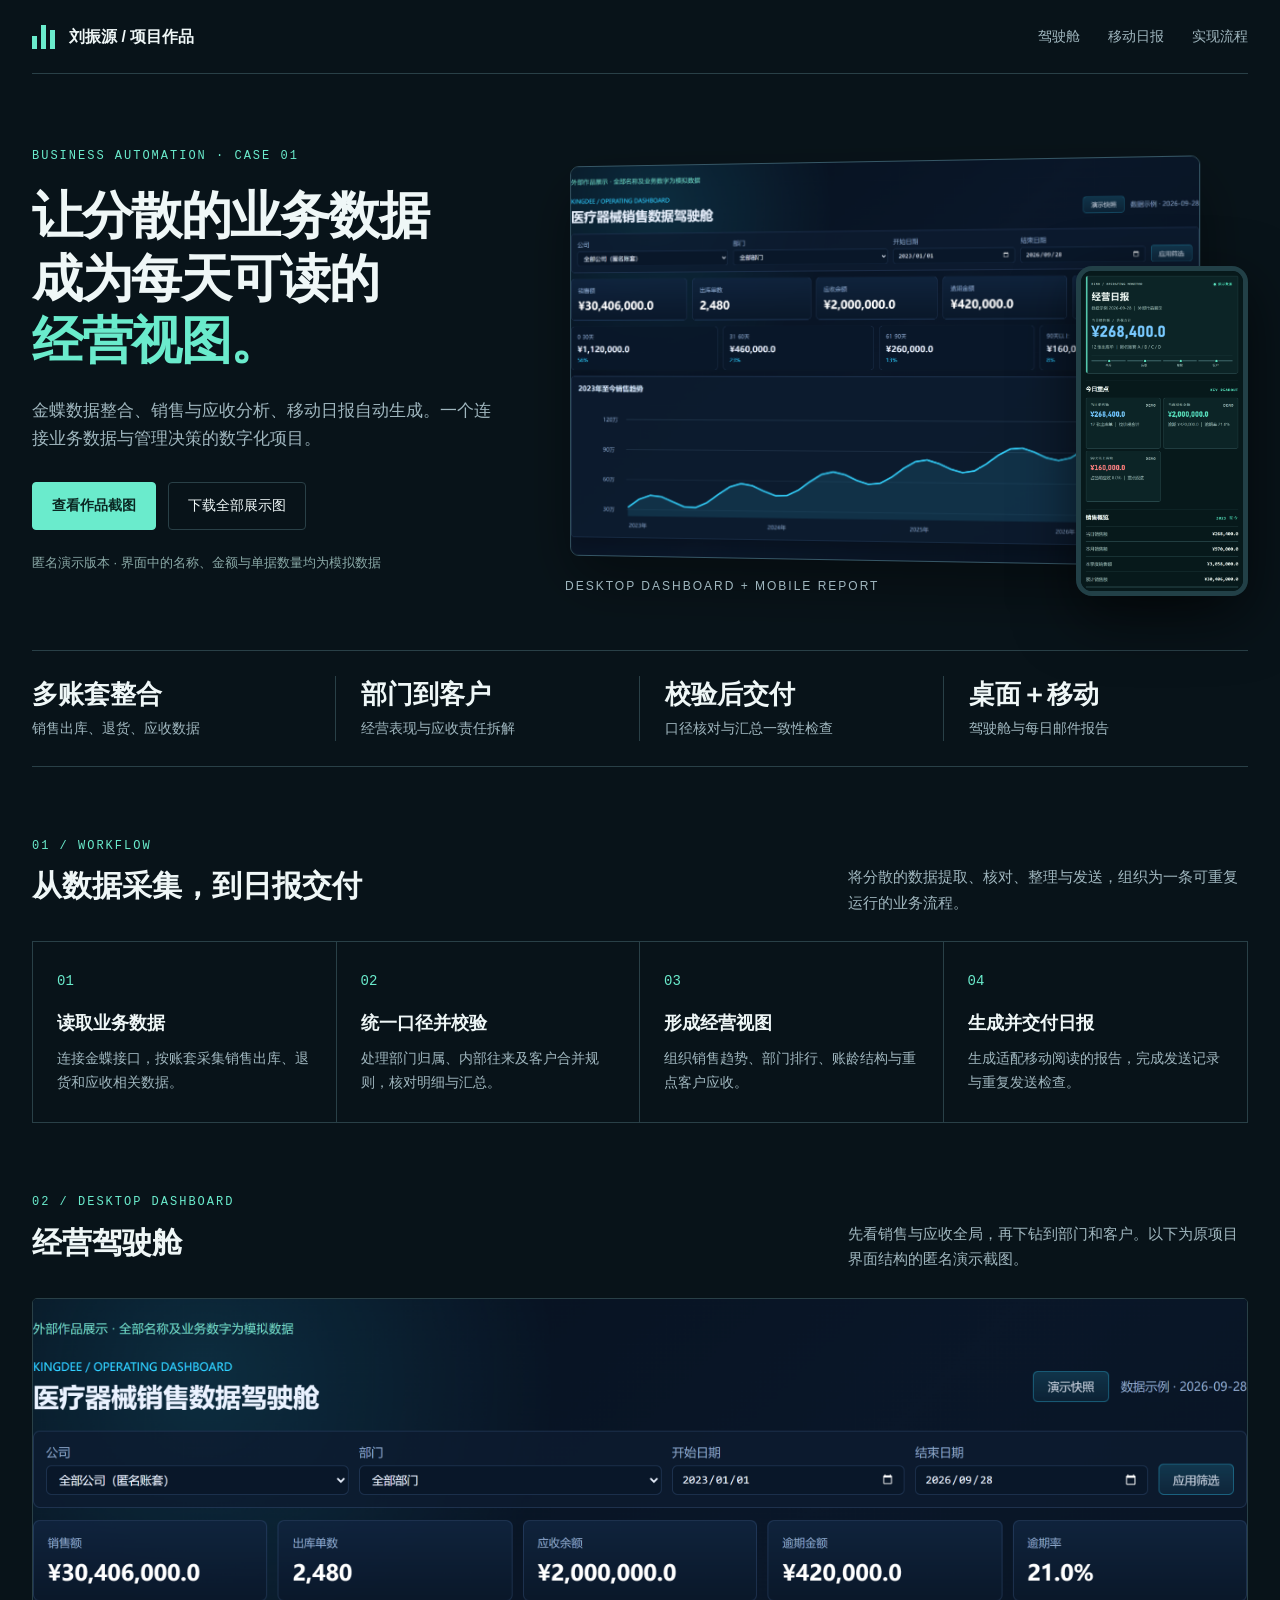
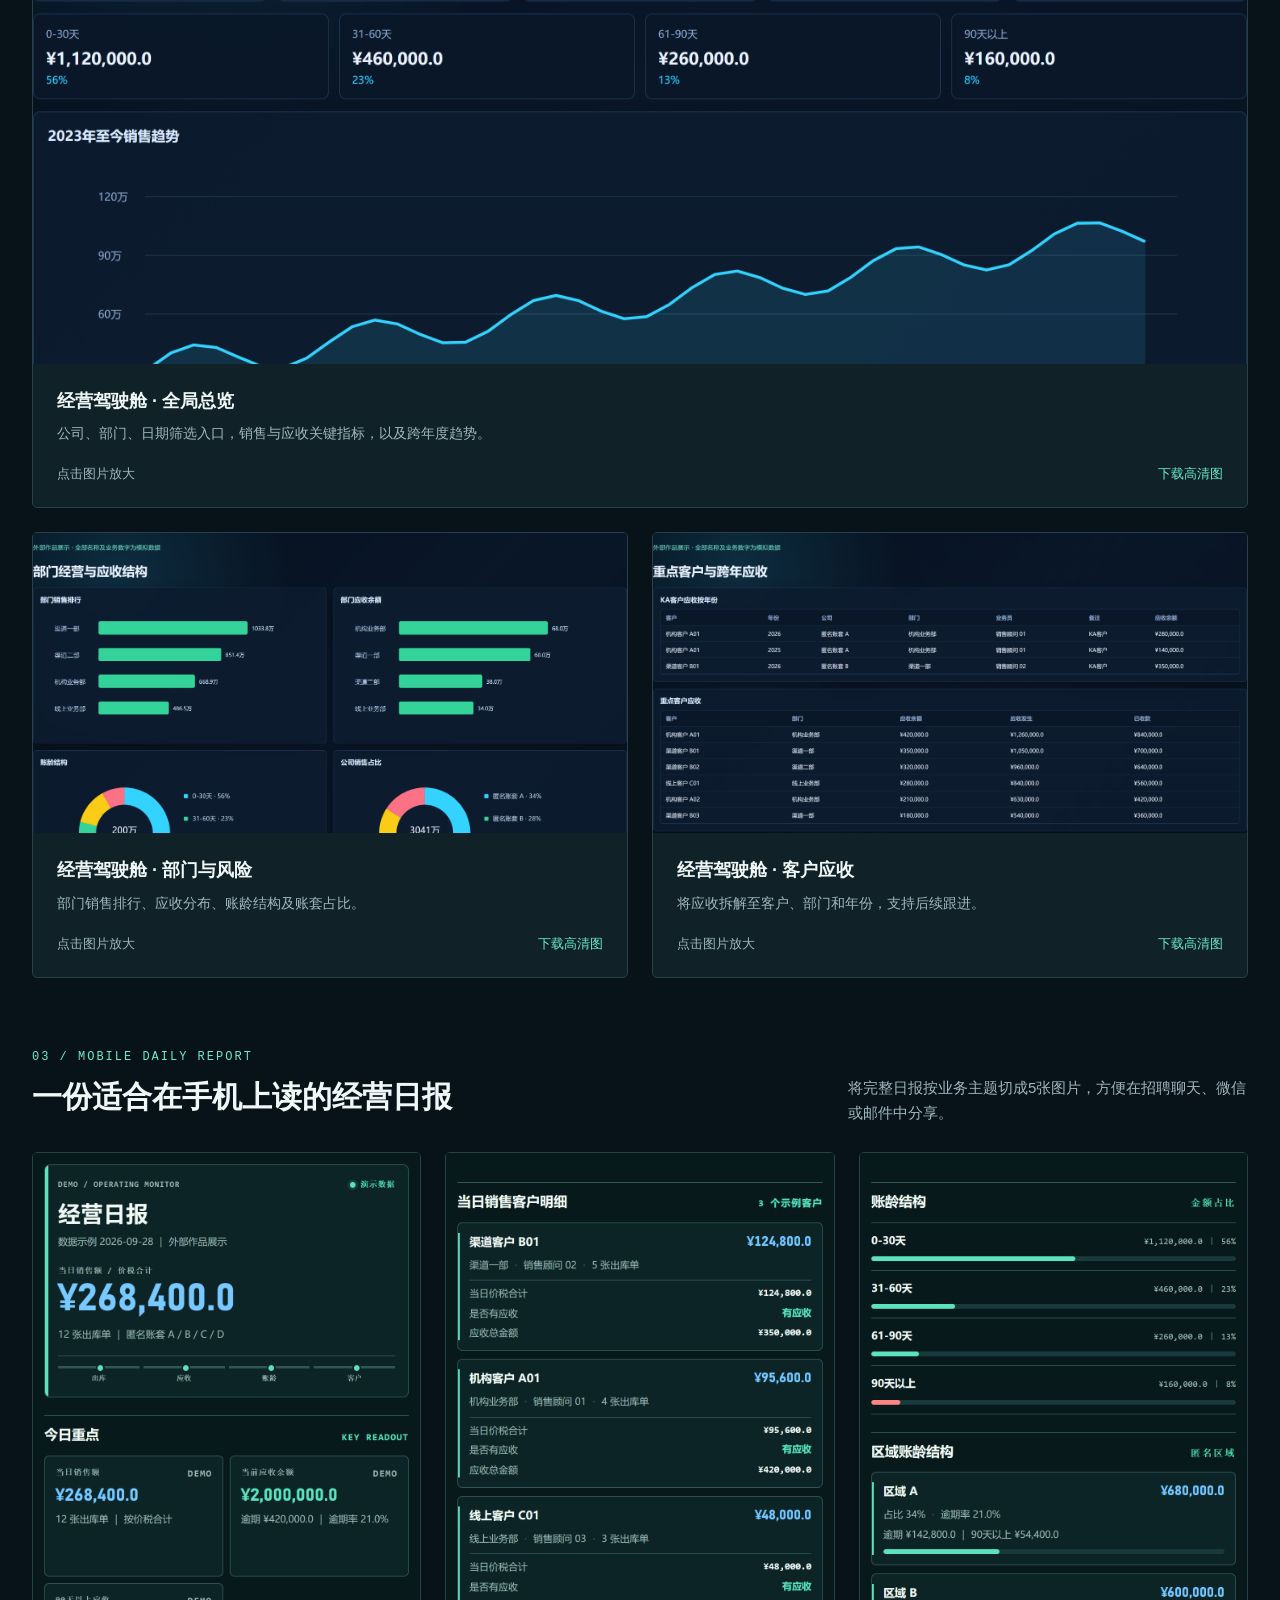
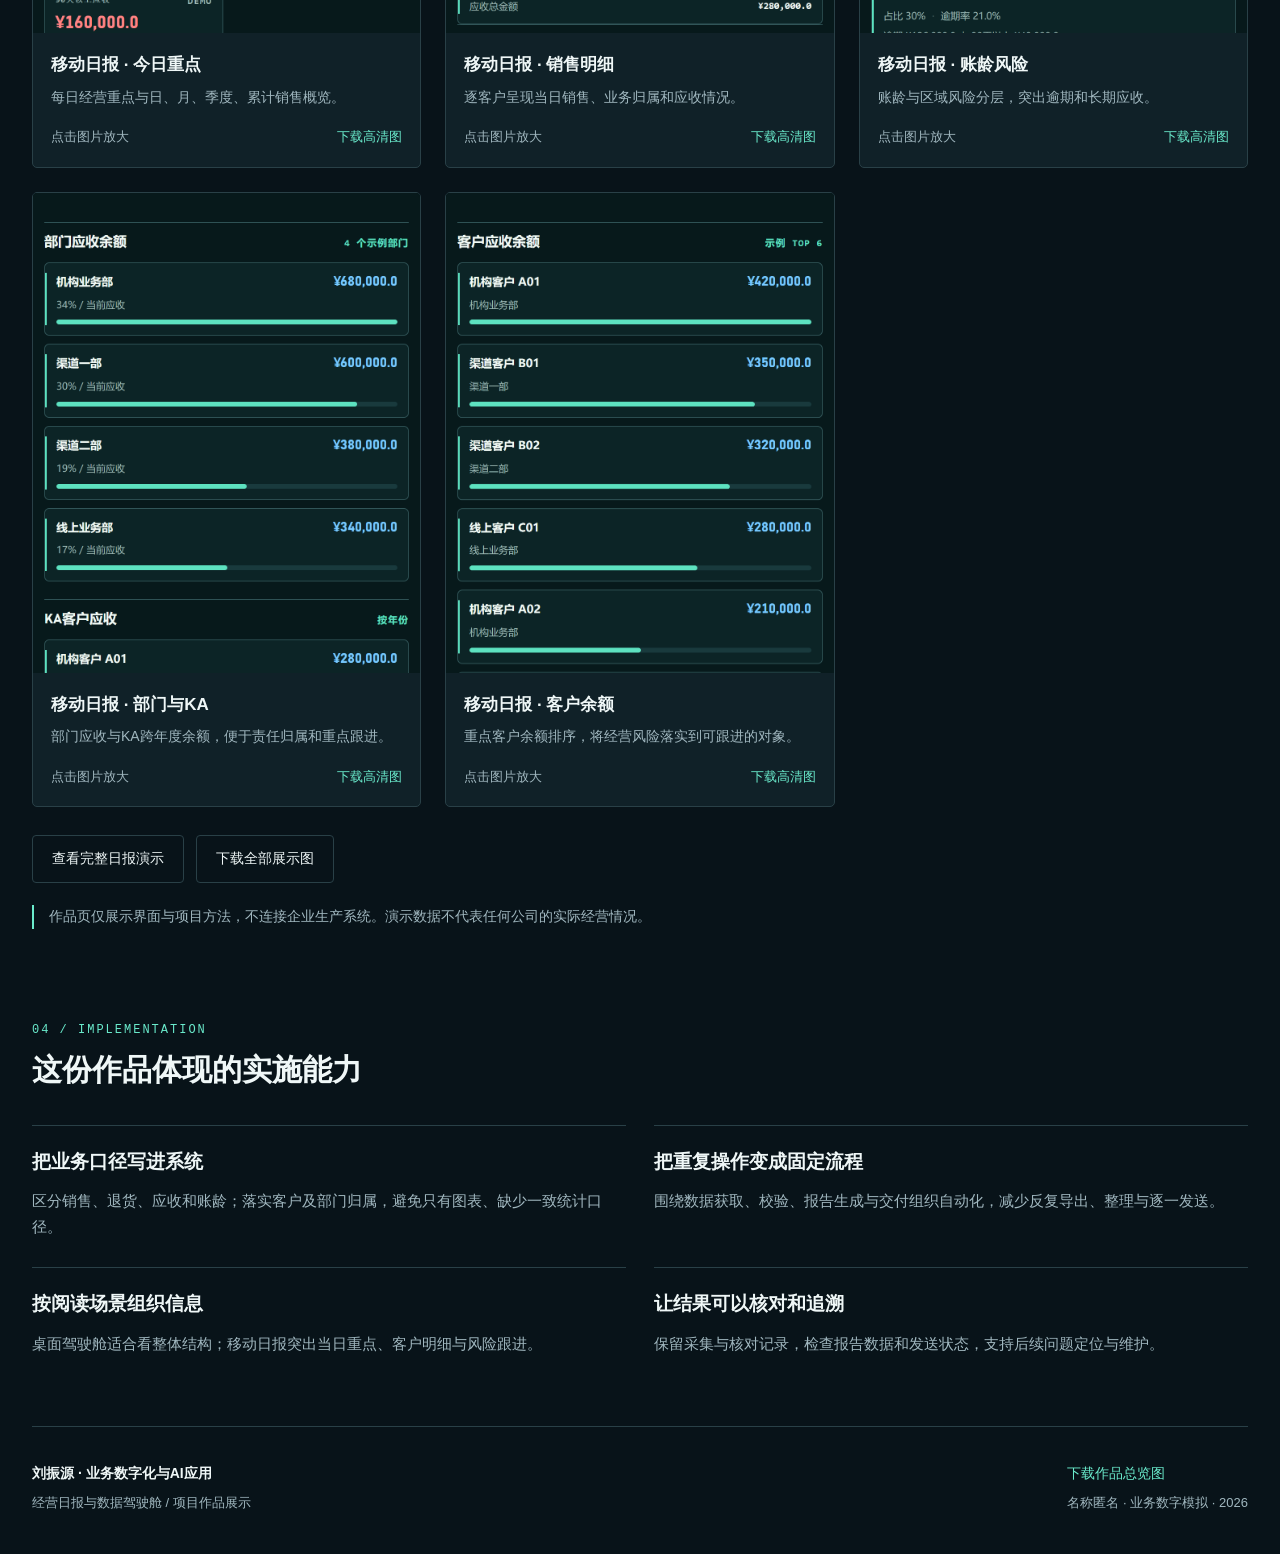
==== index.html @ 3b203953 "Publish anonymized digital operations portfolio" ====
<!doctype html><html lang="zh-CN"><head><meta charset="utf-8"><meta name="viewport" content="width=device-width,initial-scale=1"><meta name="robots" content="noindex,nofollow"><meta name="description" content="刘振源的业务数字化作品：金蝶数据整合、销售与应收驾驶舱、移动经营日报和自动化交付。全部界面使用匿名名称与模拟业务数据。"><meta name="theme-color" content="#081319"><link rel="icon" href="data:image/svg+xml,%3Csvg%20xmlns%3D%22http%3A%2F%2Fwww.w3.org%2F2000%2Fsvg%22%20viewBox%3D%220%200%2064%2064%22%3E%3Crect%20width%3D%2264%22%20height%3D%2264%22%20rx%3D%2212%22%20fill%3D%22%23102128%22%2F%3E%3Cpath%20d%3D%22M16%2046V31h8v15zm12%200V16h8v30zm12%200V24h8v22z%22%20fill%3D%22%236aebcc%22%2F%3E%3C%2Fsvg%3E"><link rel="stylesheet" href="style.css"><title>刘振源 · 日报与经营驾驶舱作品集</title></head><body><div class="wrap"><nav class="nav" aria-label="作品导航"><a class="brand" href="#"><span class="mark" aria-hidden="true"><i></i><i></i><i></i></span><span>刘振源 / 项目作品</span></a><div class="nav-links"><a href="#desktop">驾驶舱</a><a href="#daily">移动日报</a><a href="#workflow">实现流程</a></div></nav><main><section class="hero"><div><div class="eyebrow">BUSINESS AUTOMATION · CASE 01</div><h1>让分散的业务数据<br>成为每天可读的<br><span style="color:var(--accent)">经营视图。</span></h1><p>金蝶数据整合、销售与应收分析、移动日报自动生成。一个连接业务数据与管理决策的数字化项目。</p><div class="buttons"><a class="button primary" href="#desktop">查看作品截图</a><a class="button" href="portfolio-images.zip" download>下载全部展示图</a></div><p class="hero-note">匿名演示版本 · 界面中的名称、金额与单据数量均为模拟数据</p></div><div class="hero-visual"><img class="screen" src="assets/01-dashboard-overview.png" alt="经营驾驶舱总览示意" width="2800" height="1700"><img class="phone" src="assets/04-daily-overview.png" alt="移动日报示意" width="960" height="2016"><span class="label">DESKTOP DASHBOARD + MOBILE REPORT</span></div></section><section class="facts" aria-label="项目能力"><div><strong>多账套整合</strong><span>销售出库、退货、应收数据</span></div><div><strong>部门到客户</strong><span>经营表现与应收责任拆解</span></div><div><strong>校验后交付</strong><span>口径核对与汇总一致性检查</span></div><div><strong>桌面＋移动</strong><span>驾驶舱与每日邮件报告</span></div></section><section class="section" id="workflow"><div class="section-head"><div><div class="eyebrow">01 / WORKFLOW</div><h2>从数据采集，到日报交付</h2></div><p>将分散的数据提取、核对、整理与发送，组织为一条可重复运行的业务流程。</p></div><div class="step-grid"><article class="step"><div class="no">01</div><h3>读取业务数据</h3><p>连接金蝶接口，按账套采集销售出库、退货和应收相关数据。</p></article><article class="step"><div class="no">02</div><h3>统一口径并校验</h3><p>处理部门归属、内部往来及客户合并规则，核对明细与汇总。</p></article><article class="step"><div class="no">03</div><h3>形成经营视图</h3><p>组织销售趋势、部门排行、账龄结构与重点客户应收。</p></article><article class="step"><div class="no">04</div><h3>生成并交付日报</h3><p>生成适配移动阅读的报告，完成发送记录与重复发送检查。</p></article></div></section><section class="section" id="desktop"><div class="section-head"><div><div class="eyebrow">02 / DESKTOP DASHBOARD</div><h2>经营驾驶舱</h2></div><p>先看销售与应收全局，再下钻到部门和客户。以下为原项目界面结构的匿名演示截图。</p></div><div class="desktop-grid"><article class="shot-card"><button class="preview" data-image="assets/01-dashboard-overview.png" data-title="经营驾驶舱 · 全局总览" data-mobile="false" aria-label="放大查看经营驾驶舱 · 全局总览"><img src="assets/01-dashboard-overview.png" alt="经营驾驶舱 · 全局总览，匿名演示数据" width="2880" height="1766" loading="lazy"></button><div class="card-info"><h3>经营驾驶舱 · 全局总览</h3><p>公司、部门、日期筛选入口，销售与应收关键指标，以及跨年度趋势。</p><div class="card-actions"><span>点击图片放大</span><a href="assets/01-dashboard-overview.png" download="01-dashboard-overview.png">下载高清图</a></div></div></article><article class="shot-card"><button class="preview" data-image="assets/02-dashboard-departments.png" data-title="经营驾驶舱 · 部门与风险" data-mobile="false" aria-label="放大查看经营驾驶舱 · 部门与风险"><img src="assets/02-dashboard-departments.png" alt="经营驾驶舱 · 部门与风险，匿名演示数据" width="2880" height="1838" loading="lazy"></button><div class="card-info"><h3>经营驾驶舱 · 部门与风险</h3><p>部门销售排行、应收分布、账龄结构及账套占比。</p><div class="card-actions"><span>点击图片放大</span><a href="assets/02-dashboard-departments.png" download="02-dashboard-departments.png">下载高清图</a></div></div></article><article class="shot-card"><button class="preview" data-image="assets/03-dashboard-customers.png" data-title="经营驾驶舱 · 客户应收" data-mobile="false" aria-label="放大查看经营驾驶舱 · 客户应收"><img src="assets/03-dashboard-customers.png" alt="经营驾驶舱 · 客户应收，匿名演示数据" width="2880" height="1482" loading="lazy"></button><div class="card-info"><h3>经营驾驶舱 · 客户应收</h3><p>将应收拆解至客户、部门和年份，支持后续跟进。</p><div class="card-actions"><span>点击图片放大</span><a href="assets/03-dashboard-customers.png" download="03-dashboard-customers.png">下载高清图</a></div></div></article></div></section><section class="section" id="daily"><div class="section-head"><div><div class="eyebrow">03 / MOBILE DAILY REPORT</div><h2>一份适合在手机上读的经营日报</h2></div><p>将完整日报按业务主题切成5张图片，方便在招聘聊天、微信或邮件中分享。</p></div><div class="mobile-grid"><article class="shot-card"><button class="preview" data-image="assets/04-daily-overview.png" data-title="移动日报 · 今日重点" data-mobile="true" aria-label="放大查看移动日报 · 今日重点"><img src="assets/04-daily-overview.png" alt="移动日报 · 今日重点，匿名演示数据" width="960" height="2018" loading="lazy"></button><div class="card-info"><h3>移动日报 · 今日重点</h3><p>每日经营重点与日、月、季度、累计销售概览。</p><div class="card-actions"><span>点击图片放大</span><a href="assets/04-daily-overview.png" download="04-daily-overview.png">下载高清图</a></div></div></article><article class="shot-card"><button class="preview" data-image="assets/05-daily-sales.png" data-title="移动日报 · 销售明细" data-mobile="true" aria-label="放大查看移动日报 · 销售明细"><img src="assets/05-daily-sales.png" alt="移动日报 · 销售明细，匿名演示数据" width="960" height="1316" loading="lazy"></button><div class="card-info"><h3>移动日报 · 销售明细</h3><p>逐客户呈现当日销售、业务归属和应收情况。</p><div class="card-actions"><span>点击图片放大</span><a href="assets/05-daily-sales.png" download="05-daily-sales.png">下载高清图</a></div></div></article><article class="shot-card"><button class="preview" data-image="assets/06-daily-aging.png" data-title="移动日报 · 账龄风险" data-mobile="true" aria-label="放大查看移动日报 · 账龄风险"><img src="assets/06-daily-aging.png" alt="移动日报 · 账龄风险，匿名演示数据" width="960" height="1926" loading="lazy"></button><div class="card-info"><h3>移动日报 · 账龄风险</h3><p>账龄与区域风险分层，突出逾期和长期应收。</p><div class="card-actions"><span>点击图片放大</span><a href="assets/06-daily-aging.png" download="06-daily-aging.png">下载高清图</a></div></div></article><article class="shot-card"><button class="preview" data-image="assets/07-daily-departments.png" data-title="移动日报 · 部门与KA" data-mobile="true" aria-label="放大查看移动日报 · 部门与KA"><img src="assets/07-daily-departments.png" alt="移动日报 · 部门与KA，匿名演示数据" width="960" height="1576" loading="lazy"></button><div class="card-info"><h3>移动日报 · 部门与KA</h3><p>部门应收与KA跨年度余额，便于责任归属和重点跟进。</p><div class="card-actions"><span>点击图片放大</span><a href="assets/07-daily-departments.png" download="07-daily-departments.png">下载高清图</a></div></div></article><article class="shot-card"><button class="preview" data-image="assets/08-daily-customers.png" data-title="移动日报 · 客户余额" data-mobile="true" aria-label="放大查看移动日报 · 客户余额"><img src="assets/08-daily-customers.png" alt="移动日报 · 客户余额，匿名演示数据" width="960" height="1518" loading="lazy"></button><div class="card-info"><h3>移动日报 · 客户余额</h3><p>重点客户余额排序，将经营风险落实到可跟进的对象。</p><div class="card-actions"><span>点击图片放大</span><a href="assets/08-daily-customers.png" download="08-daily-customers.png">下载高清图</a></div></div></article></div><div class="buttons"><a class="button" href="daily-demo.html" target="_blank" rel="noopener">查看完整日报演示</a><a class="button" href="portfolio-images.zip" download>下载全部展示图</a></div><p class="note">作品页仅展示界面与项目方法，不连接企业生产系统。演示数据不代表任何公司的实际经营情况。</p></section><section class="section" id="implementation"><div class="section-head"><div><div class="eyebrow">04 / IMPLEMENTATION</div><h2>这份作品体现的实施能力</h2></div></div><div class="capabilities"><article><h3>把业务口径写进系统</h3><p>区分销售、退货、应收和账龄；落实客户及部门归属，避免只有图表、缺少一致统计口径。</p></article><article><h3>把重复操作变成固定流程</h3><p>围绕数据获取、校验、报告生成与交付组织自动化，减少反复导出、整理与逐一发送。</p></article><article><h3>按阅读场景组织信息</h3><p>桌面驾驶舱适合看整体结构；移动日报突出当日重点、客户明细与风险跟进。</p></article><article><h3>让结果可以核对和追溯</h3><p>保留采集与核对记录，检查报告数据和发送状态，支持后续问题定位与维护。</p></article></div></section></main><footer class="foot"><div><strong>刘振源 · 业务数字化与AI应用</strong><small>经营日报与数据驾驶舱 / 项目作品展示</small></div><div><a href="assets/00-project-overview.png" download>下载作品总览图</a><small>名称匿名 · 业务数字模拟 · 2026</small></div></footer></div><dialog id="viewer" aria-labelledby="viewer-title"><div class="dialog-bar"><strong id="viewer-title">作品图片</strong><div class="dialog-links"><a id="viewer-download" download>下载原图</a><button id="close-viewer" aria-label="关闭图片">关闭</button></div></div><div class="dialog-body"><img id="viewer-image" alt=""></div></dialog><script src="page.js"></script></body></html>
---- style.css ----
:root{color-scheme:dark;--bg:#081319;--panel:#102128;--line:#294047;--text:#eff7f7;--muted:#a0b7bf;--accent:#6aebcc}*{box-sizing:border-box}html{scroll-behavior:smooth;scroll-padding-top:90px}body{margin:0;background:var(--bg);color:var(--text);font:16px/1.7 "Microsoft YaHei","Segoe UI",sans-serif}a{color:inherit;text-decoration:none}button{font:inherit}button,a{-webkit-tap-highlight-color:transparent}a:focus-visible,button:focus-visible{outline:3px solid var(--accent);outline-offset:5px}.wrap{width:min(1240px,calc(100% - 64px));margin:auto}.nav{display:flex;justify-content:space-between;align-items:center;padding:23px 0;border-bottom:1px solid var(--line);gap:20px}.brand{display:flex;align-items:center;gap:14px;font-weight:700}.mark{display:grid;grid-template-columns:repeat(3,5px);align-items:end;gap:4px;height:25px}.mark i{background:var(--accent);height:13px}.mark i:nth-child(2){height:24px}.mark i:nth-child(3){height:19px}.nav-links{display:flex;gap:28px;font-size:14px;color:var(--muted)}.hero{padding:64px 0 54px;display:grid;grid-template-columns:.82fr 1.18fr;gap:50px;align-items:center}.eyebrow{color:var(--accent);font:12px/1.6 Consolas,monospace;letter-spacing:2px;text-transform:uppercase}.hero h1{font-size:clamp(36px,4vw,55px);line-height:1.22;letter-spacing:-1.5px;margin:19px 0 24px}.hero p{max-width:470px;color:var(--muted);font-size:17px}.buttons{display:flex;gap:12px;flex-wrap:wrap;margin-top:28px}.button{display:inline-flex;align-items:center;justify-content:center;border:1px solid var(--line);border-radius:4px;padding:11px 19px;font-size:14px;color:var(--text);background:transparent;cursor:pointer}.button.primary{background:var(--accent);color:#0a2722;border-color:var(--accent);font-weight:700}.button:hover{border-color:var(--accent)}.hero-note{font-size:13px!important;color:#8aa9a7!important;margin-top:22px}.hero-visual{position:relative;padding:23px 0 35px}.hero-visual .screen{width:92%;border:1px solid #365766;border-radius:9px;box-shadow:0 25px 60px #0006;transform:perspective(1200px) rotateY(-6deg)}.hero-visual .phone{width:25%;max-height:330px;object-fit:cover;object-position:top;position:absolute;right:0;bottom:0;border:5px solid #224047;border-radius:16px;box-shadow:0 20px 60px #0009}.hero-visual .label{font-size:12px;color:var(--muted);letter-spacing:2px;position:absolute;left:5px;bottom:0}.facts{display:grid;grid-template-columns:repeat(4,1fr);border-top:1px solid var(--line);border-bottom:1px solid var(--line);padding:25px 0}.facts div{padding:0 25px;border-right:1px solid var(--line)}.facts div:first-child{padding-left:0}.facts div:last-child{border:0}.facts strong{display:block;font-size:26px;line-height:1.4;color:var(--text)}.facts span{display:block;color:var(--muted);font-size:14px;margin-top:5px}.section{padding:70px 0 0}.section-head{display:flex;justify-content:space-between;align-items:flex-end;gap:24px;margin-bottom:26px}.section h2{font-size:30px;line-height:1.3;margin:10px 0}.section-head p{max-width:400px;font-size:15px;color:var(--muted);margin:0}.step-grid{display:grid;grid-template-columns:repeat(4,1fr);gap:0;border:1px solid var(--line)}.step{padding:28px 24px;border-right:1px solid var(--line)}.step:last-child{border:0}.step .no{font-family:Consolas,monospace;color:var(--accent);font-size:14px}.step h3{font-size:18px;margin:14px 0 8px}.step p{font-size:14px;color:var(--muted);margin:0}.desktop-grid{display:grid;grid-template-columns:1fr 1fr;gap:24px}.shot-card{min-width:0;background:var(--panel);border:1px solid var(--line);border-radius:5px;overflow:hidden}.shot-card:first-child{grid-column:1/-1}.preview{display:block;padding:0;background:#07161e;border:0;width:100%;cursor:zoom-in;text-align:left}.preview img{display:block;width:100%;height:300px;object-fit:cover;object-position:top}.shot-card:first-child .preview img{height:auto;max-height:665px;object-fit:cover}.card-info{padding:22px 24px}.card-info h3{font-size:18px;margin:0 0 6px}.card-info p{font-size:14px;color:var(--muted);margin:0}.card-actions{display:flex;justify-content:space-between;align-items:center;gap:15px;margin-top:17px;font-size:13px}.card-actions a{color:var(--accent)}.card-actions span{color:var(--muted)}.mobile-grid{display:grid;grid-template-columns:repeat(3,1fr);gap:24px}.mobile-grid .shot-card:first-child{grid-column:auto}.mobile-grid .preview img,.mobile-grid .shot-card:first-child .preview img{height:480px;max-height:none;object-fit:cover;object-position:top}.mobile-grid .card-info{padding:18px}.mobile-grid .card-info h3{font-size:17px}.note{margin:22px 0;color:var(--muted);font-size:14px;padding-left:15px;border-left:2px solid var(--accent)}.capabilities{display:grid;grid-template-columns:1fr 1fr;gap:28px}.capabilities article{border-top:1px solid var(--line);padding-top:20px}.capabilities h3{font-size:19px;margin:0 0 10px}.capabilities p{color:var(--muted);font-size:15px;margin:0}.foot{margin-top:70px;padding:35px 0 40px;border-top:1px solid var(--line);display:flex;justify-content:space-between;gap:30px;font-size:14px}.foot small{display:block;color:var(--muted);margin-top:6px;font-size:13px}.foot a{color:var(--accent)}dialog{background:#0c1a20;color:var(--text);border:1px solid #35515a;width:min(1500px,96vw);max-height:94vh;border-radius:6px;padding:0}dialog::backdrop{background:#000d}.dialog-bar{position:sticky;top:0;display:flex;align-items:center;justify-content:space-between;gap:20px;padding:14px 20px;background:#102128;z-index:2;border-bottom:1px solid var(--line)}.dialog-bar button{border:1px solid #45616b;background:transparent;color:var(--text);padding:4px 14px;cursor:pointer}.dialog-body{padding:18px;text-align:center;overflow:auto}.dialog-body img{max-width:100%;height:auto;display:block;margin:auto}dialog[data-mobile=true] .dialog-body img{max-width:min(100%,600px)}.dialog-bar a{color:var(--accent);font-size:14px}.dialog-links{display:flex;gap:20px;align-items:center}@media(max-width:900px){.wrap{width:calc(100% - 40px)}.hero{grid-template-columns:1fr;gap:20px;padding:40px 0}.hero p{max-width:600px}.hero-visual{max-width:700px}.hero-visual .phone{max-height:290px}.hero h1{font-size:40px}.facts{grid-template-columns:repeat(2,1fr);gap:25px}.facts div:nth-child(3){padding-left:0}.facts div:nth-child(2){border:0}.step-grid{grid-template-columns:repeat(2,1fr)}.step:nth-child(2){border:0}.step:nth-child(-n+2){border-bottom:1px solid var(--line)}.mobile-grid{grid-template-columns:repeat(2,1fr)}.section-head{align-items:flex-start;flex-direction:column;gap:12px}.section-head p{max-width:600px}}@media(max-width:560px){.wrap{width:calc(100% - 32px)}.nav{align-items:flex-start}.nav-links{gap:15px;font-size:13px}.nav-links a:last-child{display:none}.brand{gap:10px;font-size:14px}.hero h1{font-size:34px;letter-spacing:-.6px}.hero p{font-size:16px}.hero-visual .phone{max-height:210px}.facts strong{font-size:22px}.facts div{padding:0 14px}.facts span{font-size:13px}.section{padding-top:45px}.section h2{font-size:26px}.desktop-grid{grid-template-columns:1fr}.shot-card:first-child{grid-column:auto}.preview img{height:auto}.step{padding:20px 16px}.step h3{font-size:16px}.mobile-grid{gap:13px}.mobile-grid .preview img,.mobile-grid .shot-card:first-child .preview img{height:290px}.mobile-grid .card-info{padding:13px}.mobile-grid .card-info h3{font-size:15px}.mobile-grid .card-info p{font-size:13px}.mobile-grid .card-actions{flex-wrap:wrap;font-size:12px;gap:8px}.capabilities{grid-template-columns:1fr}.foot{flex-direction:column;gap:20px}.dialog-bar{padding:12px;font-size:14px}.dialog-links{gap:12px}.dialog-body{padding:4px}.dialog-bar a{font-size:13px}}@media(prefers-reduced-motion:reduce){html{scroll-behavior:auto}}
.hero-visual .screen{height:auto;display:block}.hero-visual .phone{height:330px}
@media(max-width:560px){.hero-visual .label{display:none}}
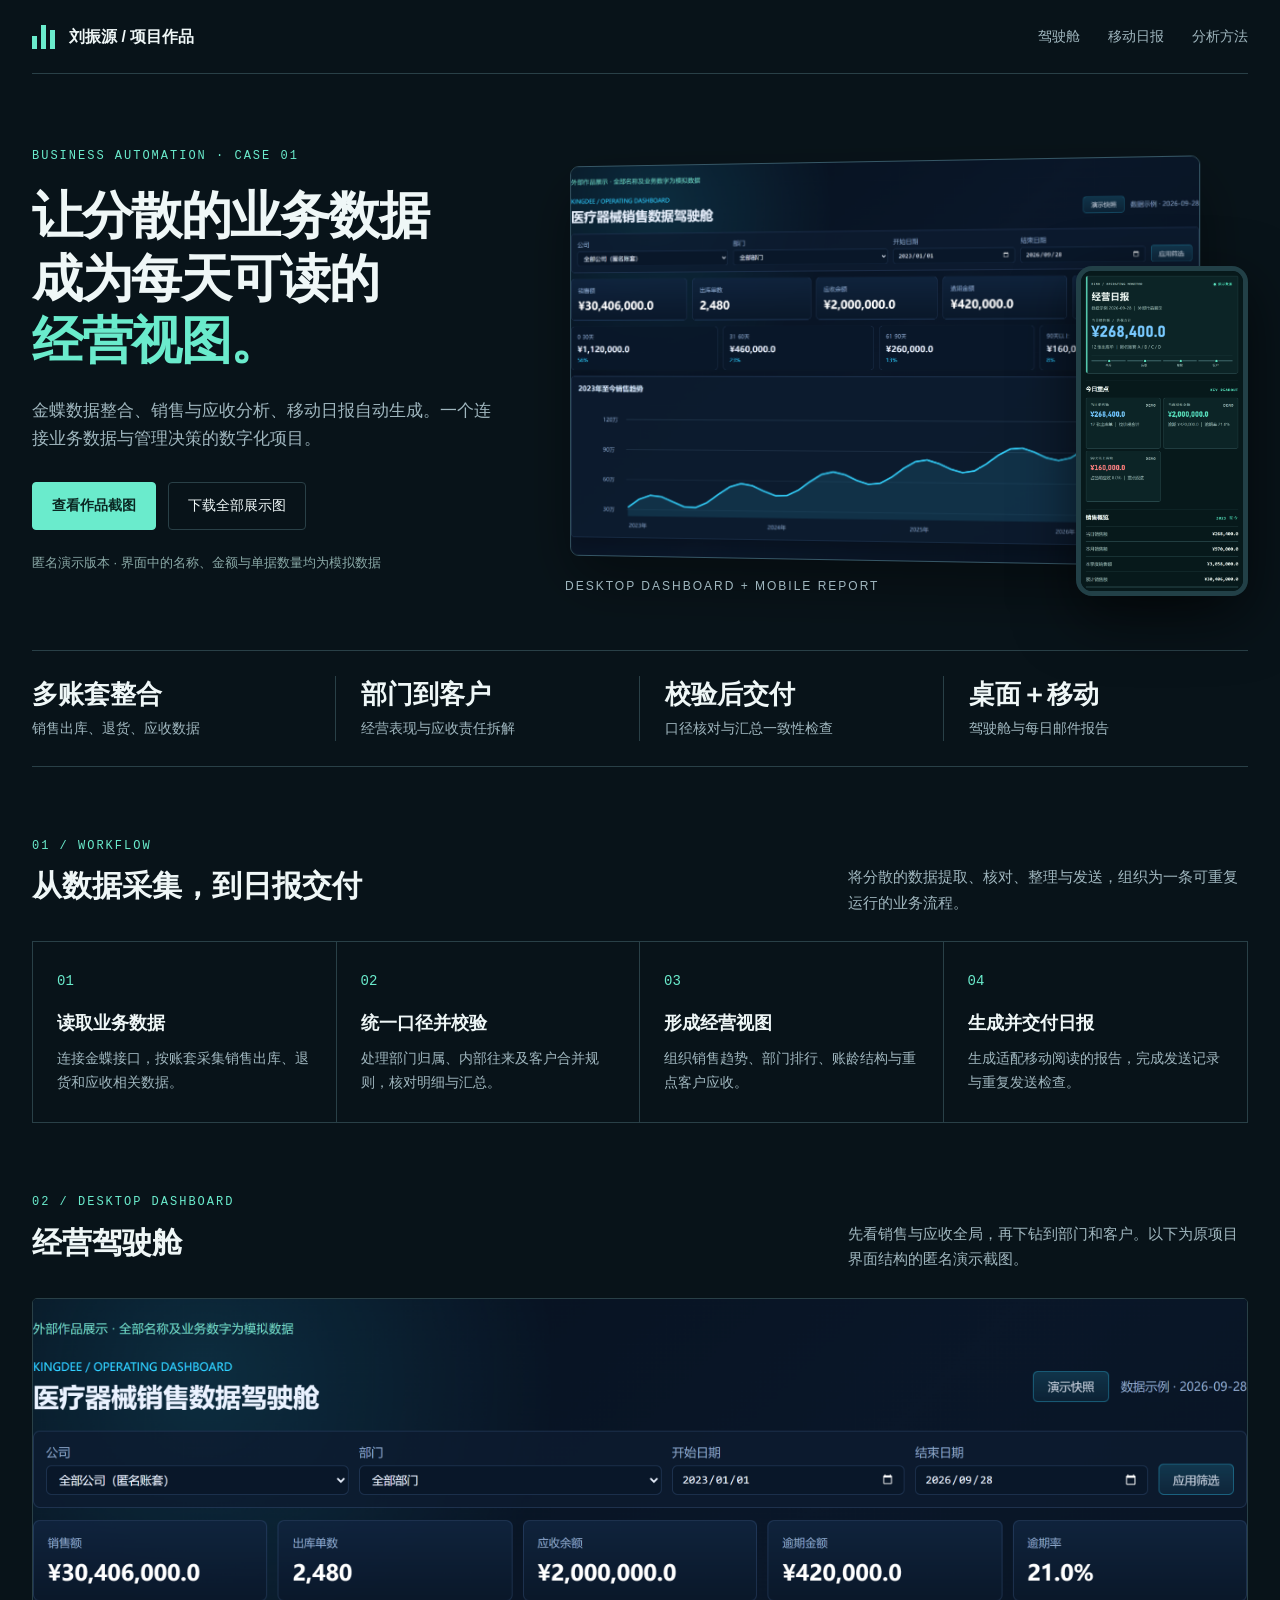
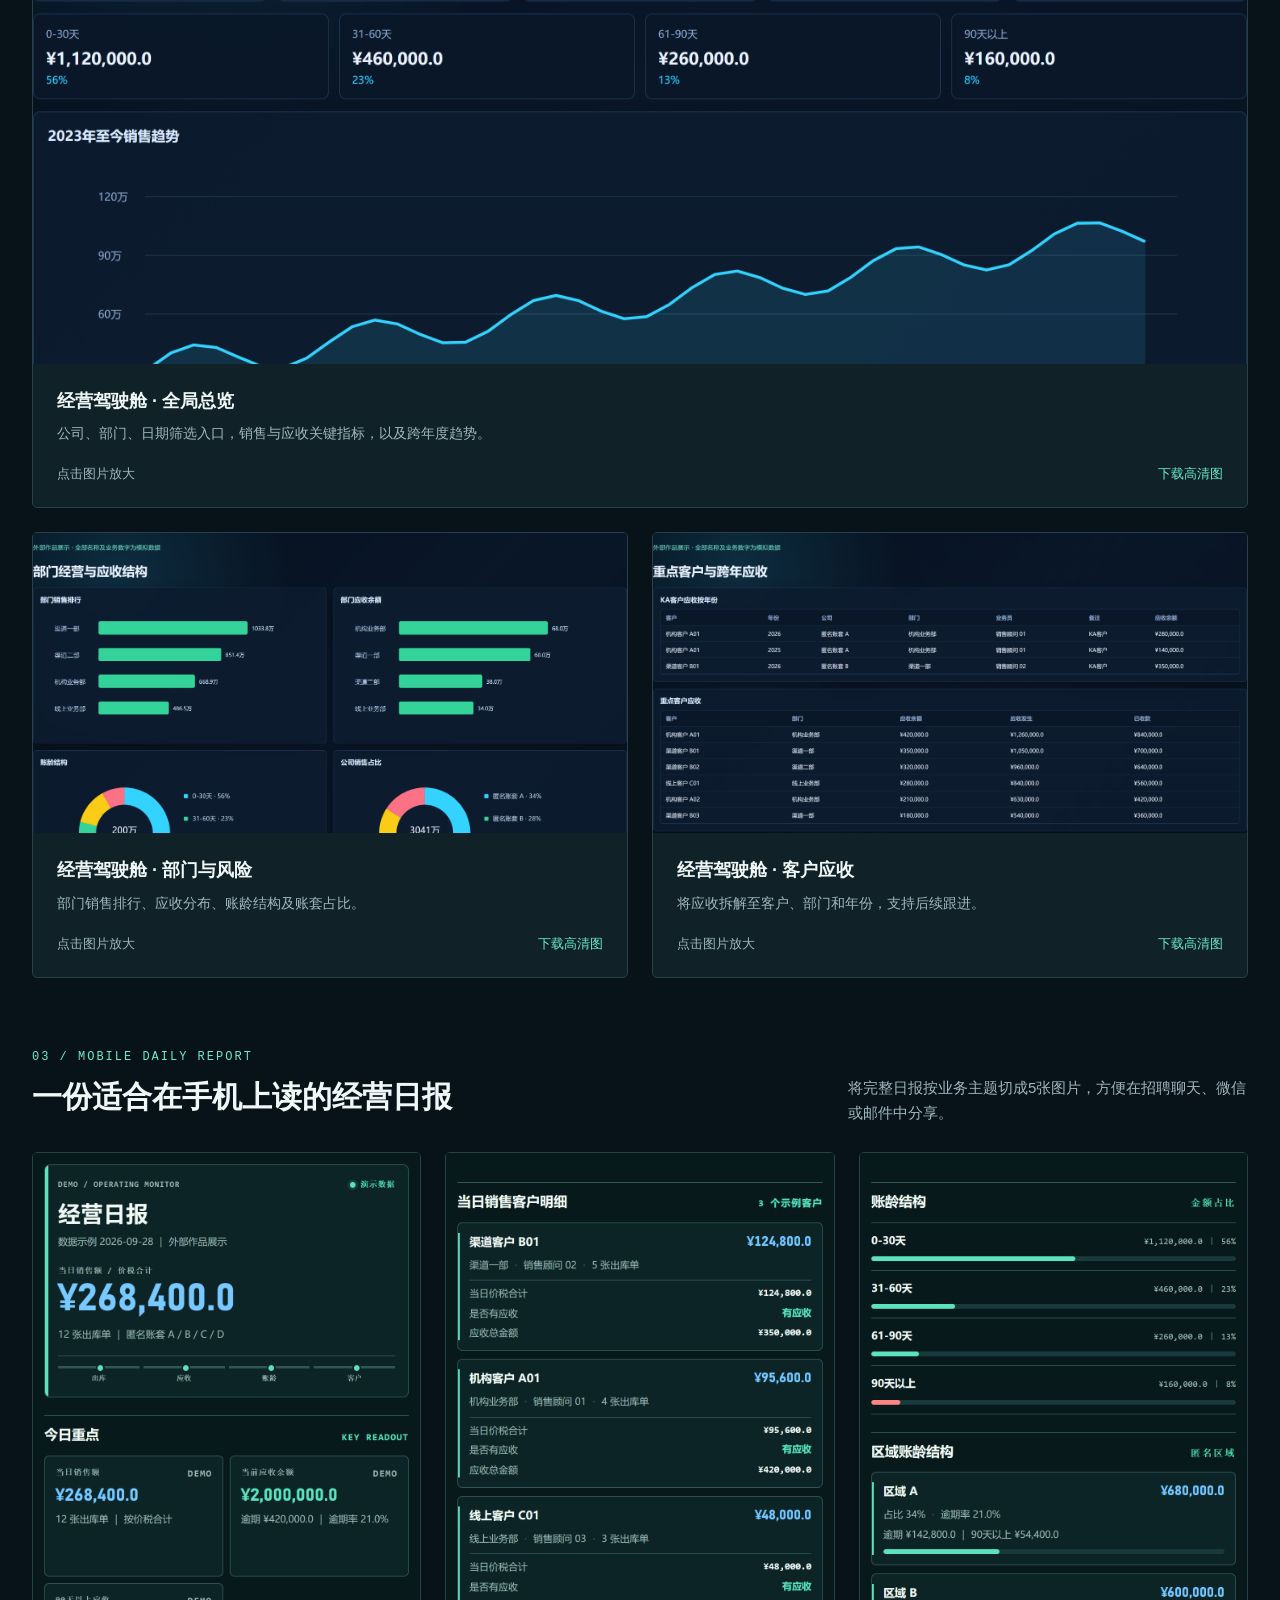
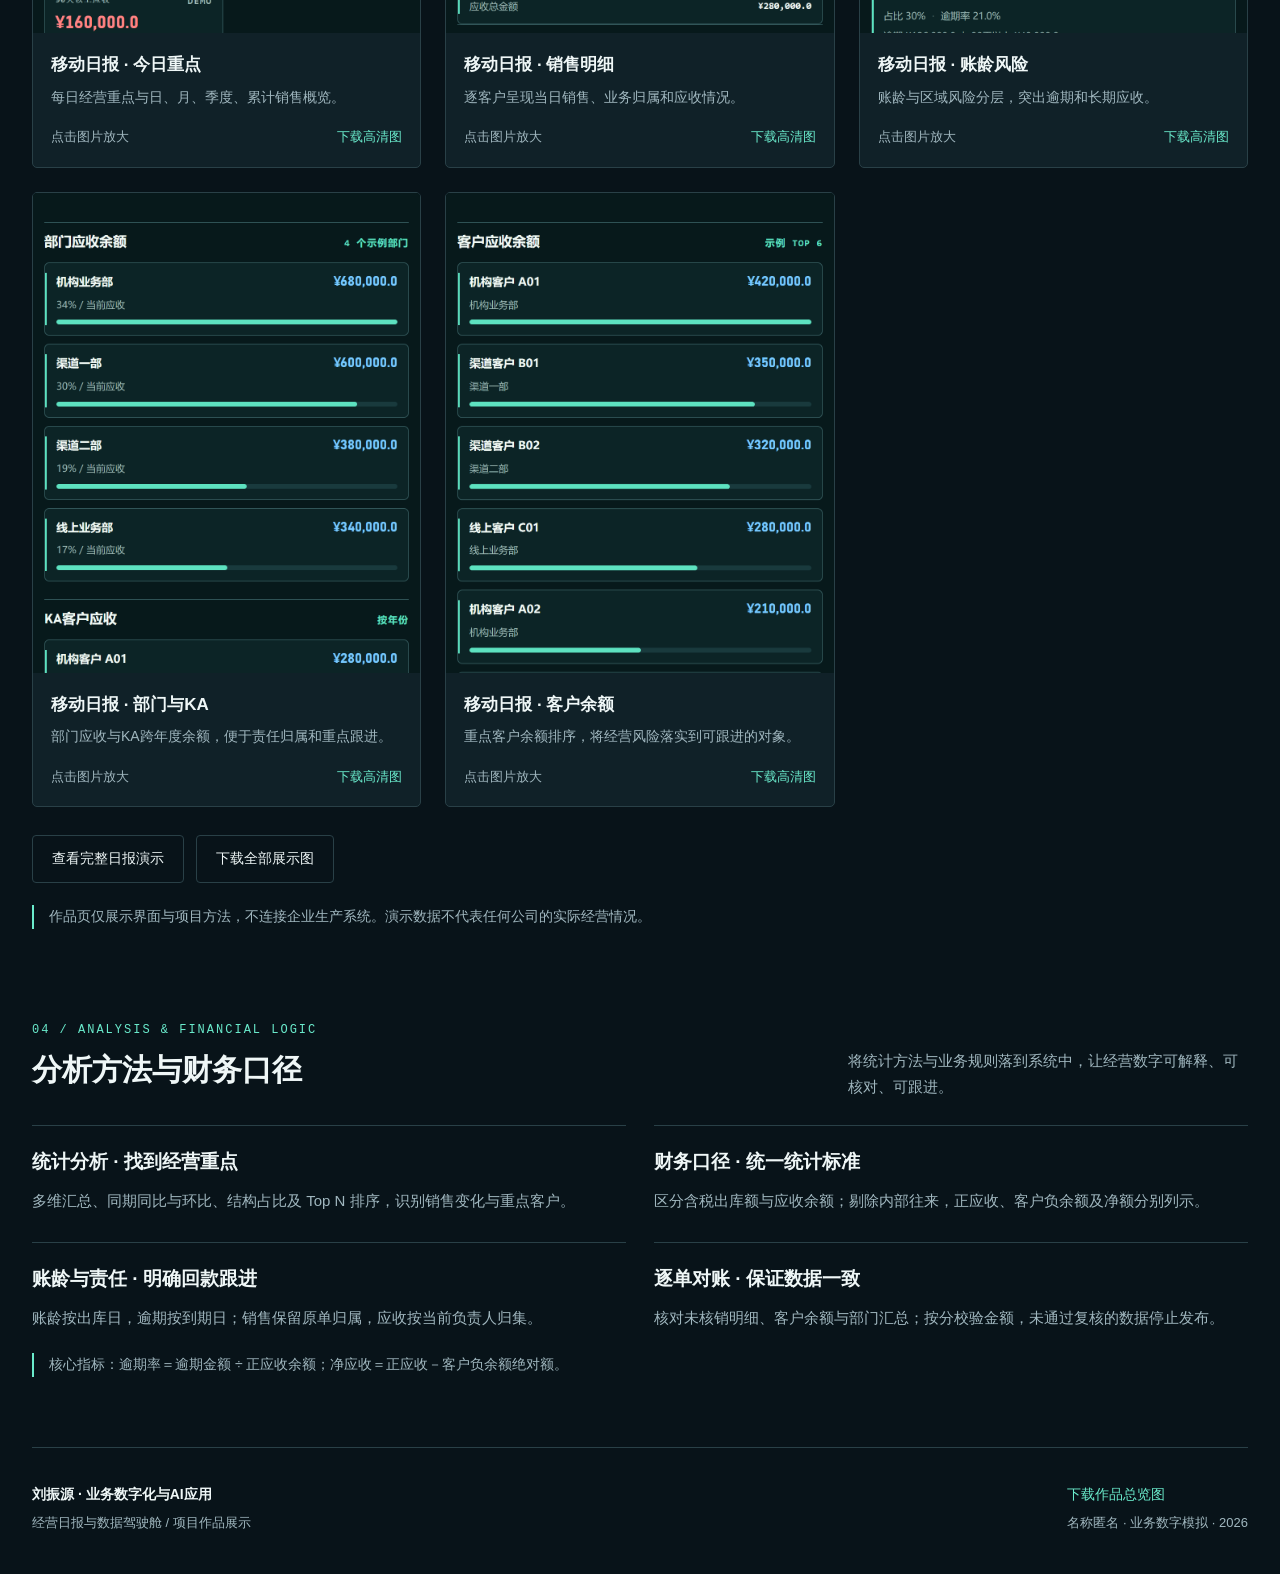
==== commit 564373df: "Add concise analysis methods and financial logic" ====
--- a/index.html
+++ b/index.html
@@ -1 +1 @@
-<!doctype html><html lang="zh-CN"><head><meta charset="utf-8"><meta name="viewport" content="width=device-width,initial-scale=1"><meta name="robots" content="noindex,nofollow"><meta name="description" content="刘振源的业务数字化作品：金蝶数据整合、销售与应收驾驶舱、移动经营日报和自动化交付。全部界面使用匿名名称与模拟业务数据。"><meta name="theme-color" content="#081319"><link rel="icon" href="data:image/svg+xml,%3Csvg%20xmlns%3D%22http%3A%2F%2Fwww.w3.org%2F2000%2Fsvg%22%20viewBox%3D%220%200%2064%2064%22%3E%3Crect%20width%3D%2264%22%20height%3D%2264%22%20rx%3D%2212%22%20fill%3D%22%23102128%22%2F%3E%3Cpath%20d%3D%22M16%2046V31h8v15zm12%200V16h8v30zm12%200V24h8v22z%22%20fill%3D%22%236aebcc%22%2F%3E%3C%2Fsvg%3E"><link rel="stylesheet" href="style.css"><title>刘振源 · 日报与经营驾驶舱作品集</title></head><body><div class="wrap"><nav class="nav" aria-label="作品导航"><a class="brand" href="#"><span class="mark" aria-hidden="true"><i></i><i></i><i></i></span><span>刘振源 / 项目作品</span></a><div class="nav-links"><a href="#desktop">驾驶舱</a><a href="#daily">移动日报</a><a href="#workflow">实现流程</a></div></nav><main><section class="hero"><div><div class="eyebrow">BUSINESS AUTOMATION · CASE 01</div><h1>让分散的业务数据<br>成为每天可读的<br><span style="color:var(--accent)">经营视图。</span></h1><p>金蝶数据整合、销售与应收分析、移动日报自动生成。一个连接业务数据与管理决策的数字化项目。</p><div class="buttons"><a class="button primary" href="#desktop">查看作品截图</a><a class="button" href="portfolio-images.zip" download>下载全部展示图</a></div><p class="hero-note">匿名演示版本 · 界面中的名称、金额与单据数量均为模拟数据</p></div><div class="hero-visual"><img class="screen" src="assets/01-dashboard-overview.png" alt="经营驾驶舱总览示意" width="2800" height="1700"><img class="phone" src="assets/04-daily-overview.png" alt="移动日报示意" width="960" height="2016"><span class="label">DESKTOP DASHBOARD + MOBILE REPORT</span></div></section><section class="facts" aria-label="项目能力"><div><strong>多账套整合</strong><span>销售出库、退货、应收数据</span></div><div><strong>部门到客户</strong><span>经营表现与应收责任拆解</span></div><div><strong>校验后交付</strong><span>口径核对与汇总一致性检查</span></div><div><strong>桌面＋移动</strong><span>驾驶舱与每日邮件报告</span></div></section><section class="section" id="workflow"><div class="section-head"><div><div class="eyebrow">01 / WORKFLOW</div><h2>从数据采集，到日报交付</h2></div><p>将分散的数据提取、核对、整理与发送，组织为一条可重复运行的业务流程。</p></div><div class="step-grid"><article class="step"><div class="no">01</div><h3>读取业务数据</h3><p>连接金蝶接口，按账套采集销售出库、退货和应收相关数据。</p></article><article class="step"><div class="no">02</div><h3>统一口径并校验</h3><p>处理部门归属、内部往来及客户合并规则，核对明细与汇总。</p></article><article class="step"><div class="no">03</div><h3>形成经营视图</h3><p>组织销售趋势、部门排行、账龄结构与重点客户应收。</p></article><article class="step"><div class="no">04</div><h3>生成并交付日报</h3><p>生成适配移动阅读的报告，完成发送记录与重复发送检查。</p></article></div></section><section class="section" id="desktop"><div class="section-head"><div><div class="eyebrow">02 / DESKTOP DASHBOARD</div><h2>经营驾驶舱</h2></div><p>先看销售与应收全局，再下钻到部门和客户。以下为原项目界面结构的匿名演示截图。</p></div><div class="desktop-grid"><article class="shot-card"><button class="preview" data-image="assets/01-dashboard-overview.png" data-title="经营驾驶舱 · 全局总览" data-mobile="false" aria-label="放大查看经营驾驶舱 · 全局总览"><img src="assets/01-dashboard-overview.png" alt="经营驾驶舱 · 全局总览，匿名演示数据" width="2880" height="1766" loading="lazy"></button><div class="card-info"><h3>经营驾驶舱 · 全局总览</h3><p>公司、部门、日期筛选入口，销售与应收关键指标，以及跨年度趋势。</p><div class="card-actions"><span>点击图片放大</span><a href="assets/01-dashboard-overview.png" download="01-dashboard-overview.png">下载高清图</a></div></div></article><article class="shot-card"><button class="preview" data-image="assets/02-dashboard-departments.png" data-title="经营驾驶舱 · 部门与风险" data-mobile="false" aria-label="放大查看经营驾驶舱 · 部门与风险"><img src="assets/02-dashboard-departments.png" alt="经营驾驶舱 · 部门与风险，匿名演示数据" width="2880" height="1838" loading="lazy"></button><div class="card-info"><h3>经营驾驶舱 · 部门与风险</h3><p>部门销售排行、应收分布、账龄结构及账套占比。</p><div class="card-actions"><span>点击图片放大</span><a href="assets/02-dashboard-departments.png" download="02-dashboard-departments.png">下载高清图</a></div></div></article><article class="shot-card"><button class="preview" data-image="assets/03-dashboard-customers.png" data-title="经营驾驶舱 · 客户应收" data-mobile="false" aria-label="放大查看经营驾驶舱 · 客户应收"><img src="assets/03-dashboard-customers.png" alt="经营驾驶舱 · 客户应收，匿名演示数据" width="2880" height="1482" loading="lazy"></button><div class="card-info"><h3>经营驾驶舱 · 客户应收</h3><p>将应收拆解至客户、部门和年份，支持后续跟进。</p><div class="card-actions"><span>点击图片放大</span><a href="assets/03-dashboard-customers.png" download="03-dashboard-customers.png">下载高清图</a></div></div></article></div></section><section class="section" id="daily"><div class="section-head"><div><div class="eyebrow">03 / MOBILE DAILY REPORT</div><h2>一份适合在手机上读的经营日报</h2></div><p>将完整日报按业务主题切成5张图片，方便在招聘聊天、微信或邮件中分享。</p></div><div class="mobile-grid"><article class="shot-card"><button class="preview" data-image="assets/04-daily-overview.png" data-title="移动日报 · 今日重点" data-mobile="true" aria-label="放大查看移动日报 · 今日重点"><img src="assets/04-daily-overview.png" alt="移动日报 · 今日重点，匿名演示数据" width="960" height="2018" loading="lazy"></button><div class="card-info"><h3>移动日报 · 今日重点</h3><p>每日经营重点与日、月、季度、累计销售概览。</p><div class="card-actions"><span>点击图片放大</span><a href="assets/04-daily-overview.png" download="04-daily-overview.png">下载高清图</a></div></div></article><article class="shot-card"><button class="preview" data-image="assets/05-daily-sales.png" data-title="移动日报 · 销售明细" data-mobile="true" aria-label="放大查看移动日报 · 销售明细"><img src="assets/05-daily-sales.png" alt="移动日报 · 销售明细，匿名演示数据" width="960" height="1316" loading="lazy"></button><div class="card-info"><h3>移动日报 · 销售明细</h3><p>逐客户呈现当日销售、业务归属和应收情况。</p><div class="card-actions"><span>点击图片放大</span><a href="assets/05-daily-sales.png" download="05-daily-sales.png">下载高清图</a></div></div></article><article class="shot-card"><button class="preview" data-image="assets/06-daily-aging.png" data-title="移动日报 · 账龄风险" data-mobile="true" aria-label="放大查看移动日报 · 账龄风险"><img src="assets/06-daily-aging.png" alt="移动日报 · 账龄风险，匿名演示数据" width="960" height="1926" loading="lazy"></button><div class="card-info"><h3>移动日报 · 账龄风险</h3><p>账龄与区域风险分层，突出逾期和长期应收。</p><div class="card-actions"><span>点击图片放大</span><a href="assets/06-daily-aging.png" download="06-daily-aging.png">下载高清图</a></div></div></article><article class="shot-card"><button class="preview" data-image="assets/07-daily-departments.png" data-title="移动日报 · 部门与KA" data-mobile="true" aria-label="放大查看移动日报 · 部门与KA"><img src="assets/07-daily-departments.png" alt="移动日报 · 部门与KA，匿名演示数据" width="960" height="1576" loading="lazy"></button><div class="card-info"><h3>移动日报 · 部门与KA</h3><p>部门应收与KA跨年度余额，便于责任归属和重点跟进。</p><div class="card-actions"><span>点击图片放大</span><a href="assets/07-daily-departments.png" download="07-daily-departments.png">下载高清图</a></div></div></article><article class="shot-card"><button class="preview" data-image="assets/08-daily-customers.png" data-title="移动日报 · 客户余额" data-mobile="true" aria-label="放大查看移动日报 · 客户余额"><img src="assets/08-daily-customers.png" alt="移动日报 · 客户余额，匿名演示数据" width="960" height="1518" loading="lazy"></button><div class="card-info"><h3>移动日报 · 客户余额</h3><p>重点客户余额排序，将经营风险落实到可跟进的对象。</p><div class="card-actions"><span>点击图片放大</span><a href="assets/08-daily-customers.png" download="08-daily-customers.png">下载高清图</a></div></div></article></div><div class="buttons"><a class="button" href="daily-demo.html" target="_blank" rel="noopener">查看完整日报演示</a><a class="button" href="portfolio-images.zip" download>下载全部展示图</a></div><p class="note">作品页仅展示界面与项目方法，不连接企业生产系统。演示数据不代表任何公司的实际经营情况。</p></section><section class="section" id="implementation"><div class="section-head"><div><div class="eyebrow">04 / IMPLEMENTATION</div><h2>这份作品体现的实施能力</h2></div></div><div class="capabilities"><article><h3>把业务口径写进系统</h3><p>区分销售、退货、应收和账龄；落实客户及部门归属，避免只有图表、缺少一致统计口径。</p></article><article><h3>把重复操作变成固定流程</h3><p>围绕数据获取、校验、报告生成与交付组织自动化，减少反复导出、整理与逐一发送。</p></article><article><h3>按阅读场景组织信息</h3><p>桌面驾驶舱适合看整体结构；移动日报突出当日重点、客户明细与风险跟进。</p></article><article><h3>让结果可以核对和追溯</h3><p>保留采集与核对记录，检查报告数据和发送状态，支持后续问题定位与维护。</p></article></div></section></main><footer class="foot"><div><strong>刘振源 · 业务数字化与AI应用</strong><small>经营日报与数据驾驶舱 / 项目作品展示</small></div><div><a href="assets/00-project-overview.png" download>下载作品总览图</a><small>名称匿名 · 业务数字模拟 · 2026</small></div></footer></div><dialog id="viewer" aria-labelledby="viewer-title"><div class="dialog-bar"><strong id="viewer-title">作品图片</strong><div class="dialog-links"><a id="viewer-download" download>下载原图</a><button id="close-viewer" aria-label="关闭图片">关闭</button></div></div><div class="dialog-body"><img id="viewer-image" alt=""></div></dialog><script src="page.js"></script></body></html>+<!doctype html><html lang="zh-CN"><head><meta charset="utf-8"><meta name="viewport" content="width=device-width,initial-scale=1"><meta name="robots" content="noindex,nofollow"><meta name="description" content="刘振源的业务数字化作品：金蝶数据整合、销售与应收驾驶舱、移动经营日报和自动化交付。全部界面使用匿名名称与模拟业务数据。"><meta name="theme-color" content="#081319"><link rel="icon" href="data:image/svg+xml,%3Csvg%20xmlns%3D%22http%3A%2F%2Fwww.w3.org%2F2000%2Fsvg%22%20viewBox%3D%220%200%2064%2064%22%3E%3Crect%20width%3D%2264%22%20height%3D%2264%22%20rx%3D%2212%22%20fill%3D%22%23102128%22%2F%3E%3Cpath%20d%3D%22M16%2046V31h8v15zm12%200V16h8v30zm12%200V24h8v22z%22%20fill%3D%22%236aebcc%22%2F%3E%3C%2Fsvg%3E"><link rel="stylesheet" href="style.css"><title>刘振源 · 日报与经营驾驶舱作品集</title></head><body><div class="wrap"><nav class="nav" aria-label="作品导航"><a class="brand" href="#"><span class="mark" aria-hidden="true"><i></i><i></i><i></i></span><span>刘振源 / 项目作品</span></a><div class="nav-links"><a href="#desktop">驾驶舱</a><a href="#daily">移动日报</a><a href="#implementation">分析方法</a></div></nav><main><section class="hero"><div><div class="eyebrow">BUSINESS AUTOMATION · CASE 01</div><h1>让分散的业务数据<br>成为每天可读的<br><span style="color:var(--accent)">经营视图。</span></h1><p>金蝶数据整合、销售与应收分析、移动日报自动生成。一个连接业务数据与管理决策的数字化项目。</p><div class="buttons"><a class="button primary" href="#desktop">查看作品截图</a><a class="button" href="portfolio-images.zip" download>下载全部展示图</a></div><p class="hero-note">匿名演示版本 · 界面中的名称、金额与单据数量均为模拟数据</p></div><div class="hero-visual"><img class="screen" src="assets/01-dashboard-overview.png" alt="经营驾驶舱总览示意" width="2800" height="1700"><img class="phone" src="assets/04-daily-overview.png" alt="移动日报示意" width="960" height="2016"><span class="label">DESKTOP DASHBOARD + MOBILE REPORT</span></div></section><section class="facts" aria-label="项目能力"><div><strong>多账套整合</strong><span>销售出库、退货、应收数据</span></div><div><strong>部门到客户</strong><span>经营表现与应收责任拆解</span></div><div><strong>校验后交付</strong><span>口径核对与汇总一致性检查</span></div><div><strong>桌面＋移动</strong><span>驾驶舱与每日邮件报告</span></div></section><section class="section" id="workflow"><div class="section-head"><div><div class="eyebrow">01 / WORKFLOW</div><h2>从数据采集，到日报交付</h2></div><p>将分散的数据提取、核对、整理与发送，组织为一条可重复运行的业务流程。</p></div><div class="step-grid"><article class="step"><div class="no">01</div><h3>读取业务数据</h3><p>连接金蝶接口，按账套采集销售出库、退货和应收相关数据。</p></article><article class="step"><div class="no">02</div><h3>统一口径并校验</h3><p>处理部门归属、内部往来及客户合并规则，核对明细与汇总。</p></article><article class="step"><div class="no">03</div><h3>形成经营视图</h3><p>组织销售趋势、部门排行、账龄结构与重点客户应收。</p></article><article class="step"><div class="no">04</div><h3>生成并交付日报</h3><p>生成适配移动阅读的报告，完成发送记录与重复发送检查。</p></article></div></section><section class="section" id="desktop"><div class="section-head"><div><div class="eyebrow">02 / DESKTOP DASHBOARD</div><h2>经营驾驶舱</h2></div><p>先看销售与应收全局，再下钻到部门和客户。以下为原项目界面结构的匿名演示截图。</p></div><div class="desktop-grid"><article class="shot-card"><button class="preview" data-image="assets/01-dashboard-overview.png" data-title="经营驾驶舱 · 全局总览" data-mobile="false" aria-label="放大查看经营驾驶舱 · 全局总览"><img src="assets/01-dashboard-overview.png" alt="经营驾驶舱 · 全局总览，匿名演示数据" width="2880" height="1766" loading="lazy"></button><div class="card-info"><h3>经营驾驶舱 · 全局总览</h3><p>公司、部门、日期筛选入口，销售与应收关键指标，以及跨年度趋势。</p><div class="card-actions"><span>点击图片放大</span><a href="assets/01-dashboard-overview.png" download="01-dashboard-overview.png">下载高清图</a></div></div></article><article class="shot-card"><button class="preview" data-image="assets/02-dashboard-departments.png" data-title="经营驾驶舱 · 部门与风险" data-mobile="false" aria-label="放大查看经营驾驶舱 · 部门与风险"><img src="assets/02-dashboard-departments.png" alt="经营驾驶舱 · 部门与风险，匿名演示数据" width="2880" height="1838" loading="lazy"></button><div class="card-info"><h3>经营驾驶舱 · 部门与风险</h3><p>部门销售排行、应收分布、账龄结构及账套占比。</p><div class="card-actions"><span>点击图片放大</span><a href="assets/02-dashboard-departments.png" download="02-dashboard-departments.png">下载高清图</a></div></div></article><article class="shot-card"><button class="preview" data-image="assets/03-dashboard-customers.png" data-title="经营驾驶舱 · 客户应收" data-mobile="false" aria-label="放大查看经营驾驶舱 · 客户应收"><img src="assets/03-dashboard-customers.png" alt="经营驾驶舱 · 客户应收，匿名演示数据" width="2880" height="1482" loading="lazy"></button><div class="card-info"><h3>经营驾驶舱 · 客户应收</h3><p>将应收拆解至客户、部门和年份，支持后续跟进。</p><div class="card-actions"><span>点击图片放大</span><a href="assets/03-dashboard-customers.png" download="03-dashboard-customers.png">下载高清图</a></div></div></article></div></section><section class="section" id="daily"><div class="section-head"><div><div class="eyebrow">03 / MOBILE DAILY REPORT</div><h2>一份适合在手机上读的经营日报</h2></div><p>将完整日报按业务主题切成5张图片，方便在招聘聊天、微信或邮件中分享。</p></div><div class="mobile-grid"><article class="shot-card"><button class="preview" data-image="assets/04-daily-overview.png" data-title="移动日报 · 今日重点" data-mobile="true" aria-label="放大查看移动日报 · 今日重点"><img src="assets/04-daily-overview.png" alt="移动日报 · 今日重点，匿名演示数据" width="960" height="2018" loading="lazy"></button><div class="card-info"><h3>移动日报 · 今日重点</h3><p>每日经营重点与日、月、季度、累计销售概览。</p><div class="card-actions"><span>点击图片放大</span><a href="assets/04-daily-overview.png" download="04-daily-overview.png">下载高清图</a></div></div></article><article class="shot-card"><button class="preview" data-image="assets/05-daily-sales.png" data-title="移动日报 · 销售明细" data-mobile="true" aria-label="放大查看移动日报 · 销售明细"><img src="assets/05-daily-sales.png" alt="移动日报 · 销售明细，匿名演示数据" width="960" height="1316" loading="lazy"></button><div class="card-info"><h3>移动日报 · 销售明细</h3><p>逐客户呈现当日销售、业务归属和应收情况。</p><div class="card-actions"><span>点击图片放大</span><a href="assets/05-daily-sales.png" download="05-daily-sales.png">下载高清图</a></div></div></article><article class="shot-card"><button class="preview" data-image="assets/06-daily-aging.png" data-title="移动日报 · 账龄风险" data-mobile="true" aria-label="放大查看移动日报 · 账龄风险"><img src="assets/06-daily-aging.png" alt="移动日报 · 账龄风险，匿名演示数据" width="960" height="1926" loading="lazy"></button><div class="card-info"><h3>移动日报 · 账龄风险</h3><p>账龄与区域风险分层，突出逾期和长期应收。</p><div class="card-actions"><span>点击图片放大</span><a href="assets/06-daily-aging.png" download="06-daily-aging.png">下载高清图</a></div></div></article><article class="shot-card"><button class="preview" data-image="assets/07-daily-departments.png" data-title="移动日报 · 部门与KA" data-mobile="true" aria-label="放大查看移动日报 · 部门与KA"><img src="assets/07-daily-departments.png" alt="移动日报 · 部门与KA，匿名演示数据" width="960" height="1576" loading="lazy"></button><div class="card-info"><h3>移动日报 · 部门与KA</h3><p>部门应收与KA跨年度余额，便于责任归属和重点跟进。</p><div class="card-actions"><span>点击图片放大</span><a href="assets/07-daily-departments.png" download="07-daily-departments.png">下载高清图</a></div></div></article><article class="shot-card"><button class="preview" data-image="assets/08-daily-customers.png" data-title="移动日报 · 客户余额" data-mobile="true" aria-label="放大查看移动日报 · 客户余额"><img src="assets/08-daily-customers.png" alt="移动日报 · 客户余额，匿名演示数据" width="960" height="1518" loading="lazy"></button><div class="card-info"><h3>移动日报 · 客户余额</h3><p>重点客户余额排序，将经营风险落实到可跟进的对象。</p><div class="card-actions"><span>点击图片放大</span><a href="assets/08-daily-customers.png" download="08-daily-customers.png">下载高清图</a></div></div></article></div><div class="buttons"><a class="button" href="daily-demo.html" target="_blank" rel="noopener">查看完整日报演示</a><a class="button" href="portfolio-images.zip" download>下载全部展示图</a></div><p class="note">作品页仅展示界面与项目方法，不连接企业生产系统。演示数据不代表任何公司的实际经营情况。</p></section><section class="section" id="implementation"><div class="section-head"><div><div class="eyebrow">04 / ANALYSIS &amp; FINANCIAL LOGIC</div><h2>分析方法与财务口径</h2></div><p>将统计方法与业务规则落到系统中，让经营数字可解释、可核对、可跟进。</p></div><div class="capabilities"><article><h3>统计分析 · 找到经营重点</h3><p>多维汇总、同期同比与环比、结构占比及 Top N 排序，识别销售变化与重点客户。</p></article><article><h3>财务口径 · 统一统计标准</h3><p>区分含税出库额与应收余额；剔除内部往来，正应收、客户负余额及净额分别列示。</p></article><article><h3>账龄与责任 · 明确回款跟进</h3><p>账龄按出库日，逾期按到期日；销售保留原单归属，应收按当前负责人归集。</p></article><article><h3>逐单对账 · 保证数据一致</h3><p>核对未核销明细、客户余额与部门汇总；按分校验金额，未通过复核的数据停止发布。</p></article></div><p class="note">核心指标：逾期率＝逾期金额 ÷ 正应收余额；净应收＝正应收－客户负余额绝对额。</p></section></main><footer class="foot"><div><strong>刘振源 · 业务数字化与AI应用</strong><small>经营日报与数据驾驶舱 / 项目作品展示</small></div><div><a href="assets/00-project-overview.png" download>下载作品总览图</a><small>名称匿名 · 业务数字模拟 · 2026</small></div></footer></div><dialog id="viewer" aria-labelledby="viewer-title"><div class="dialog-bar"><strong id="viewer-title">作品图片</strong><div class="dialog-links"><a id="viewer-download" download>下载原图</a><button id="close-viewer" aria-label="关闭图片">关闭</button></div></div><div class="dialog-body"><img id="viewer-image" alt=""></div></dialog><script src="page.js"></script></body></html>
